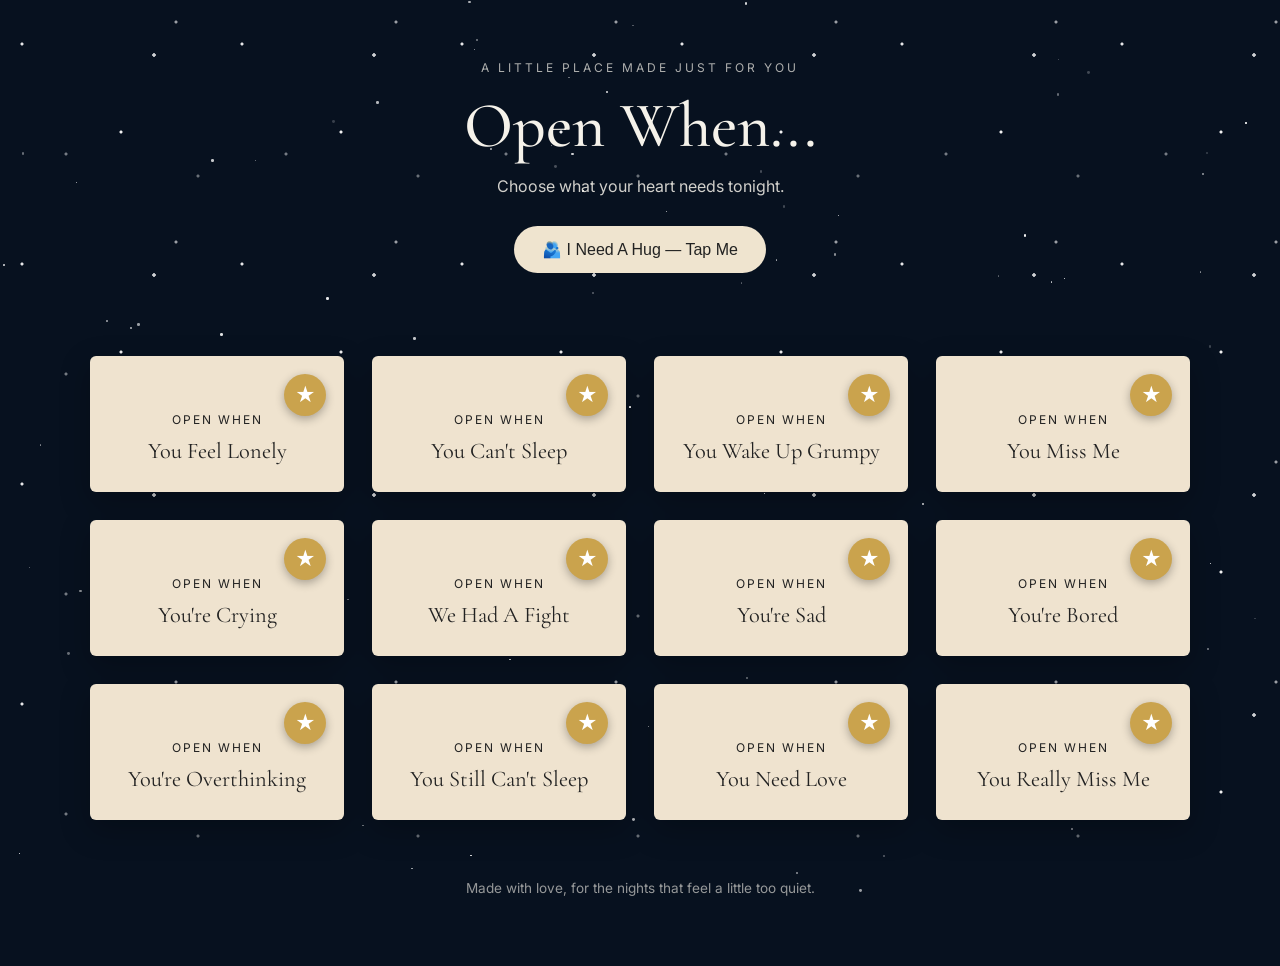
==== index.html @ e5fef818 "Add files via upload" ====
<!DOCTYPE html>
<html lang="en">
<head>
<meta charset="UTF-8">
<meta name="viewport" content="width=device-width, initial-scale=1.0">
<title>Open When...</title>

<link rel="preconnect" href="https://fonts.googleapis.com">
<link rel="preconnect" href="https://fonts.gstatic.com" crossorigin>
<link href="https://fonts.googleapis.com/css2?family=Cormorant+Garamond:wght@400;500;600&family=Inter:wght@300;400;500&display=swap" rel="stylesheet">
<link rel="stylesheet" href="style.css">
</head>

<body>

<div id="stars"></div>

<div class="container">

<p class="small-title">A LITTLE PLACE MADE JUST FOR YOU</p>

<h1>Open When...</h1>

<p class="subtitle">Choose what your heart needs tonight.</p>

<button id="hugButton">🫂 I Need A Hug — Tap Me</button>

<div id="hugMessage"></div>

<div class="letters">

<a class="letter" href="lonely.html"><div class="seal">★</div><span>OPEN WHEN</span><p>You Feel Lonely</p></a>
<a class="letter" href="cantsleep.html"><div class="seal">★</div><span>OPEN WHEN</span><p>You Can't Sleep</p></a>
<a class="letter" href="grumpy.html"><div class="seal">★</div><span>OPEN WHEN</span><p>You Wake Up Grumpy</p></a>
<a class="letter" href="missme.html"><div class="seal">★</div><span>OPEN WHEN</span><p>You Miss Me</p></a>
<a class="letter" href="crying.html"><div class="seal">★</div><span>OPEN WHEN</span><p>You're Crying</p></a>
<a class="letter" href="fight.html"><div class="seal">★</div><span>OPEN WHEN</span><p>We Had A Fight</p></a>
<a class="letter" href="sad.html"><div class="seal">★</div><span>OPEN WHEN</span><p>You're Sad</p></a>
<a class="letter" href="bored.html"><div class="seal">★</div><span>OPEN WHEN</span><p>You're Bored</p></a>
<a class="letter" href="overthinking.html"><div class="seal">★</div><span>OPEN WHEN</span><p>You're Overthinking</p></a>
<a class="letter" href="stillcantsleep.html"><div class="seal">★</div><span>OPEN WHEN</span><p>You Still Can't Sleep</p></a>
<a class="letter" href="love.html"><div class="seal">★</div><span>OPEN WHEN</span><p>You Need Love</p></a>
<a class="letter" href="reallymissme.html"><div class="seal">★</div><span>OPEN WHEN</span><p>You Really Miss Me</p></a>

</div>

<footer>Made with love, for the nights that feel a little too quiet.</footer>

</div>

<script src="script.js"></script>

</body>
</html>
---- style.css ----
*{
margin:0;
padding:0;
box-sizing:border-box;
}

body{
background:#07111f;
font-family:'Inter',sans-serif;
color:#f5f2ea;
overflow-x:hidden;
min-height:100vh;
}

#stars{
position:fixed;
inset:0;
background:
radial-gradient(circle at 10% 20%,rgba(255,255,255,.9) 1px,transparent 2px),
radial-gradient(circle at 30% 70%,rgba(255,255,255,.45) 1px,transparent 2px),
radial-gradient(circle at 70% 25%,rgba(255,255,255,.8) 1.5px,transparent 2px),
radial-gradient(circle at 90% 80%,rgba(255,255,255,.4) 1px,transparent 2px),
radial-gradient(circle at 55% 60%,rgba(255,255,255,.95) 1px,transparent 2px),
radial-gradient(circle at 80% 10%,rgba(255,255,255,.6) 1px,transparent 2px);
background-size:220px 220px;
animation:twinkle 6s ease-in-out infinite alternate;
z-index:-1;
}

@keyframes twinkle{
from{opacity:.75;}
to{opacity:1;}
}

.container{
width:min(1100px,92%);
margin:auto;
padding:60px 0 70px;
text-align:center;
}

.small-title{
letter-spacing:3px;
font-size:.75rem;
opacity:.7;
margin-bottom:12px;
}

h1{
font-family:"Cormorant Garamond",serif;
font-size:4rem;
font-weight:500;
margin-bottom:12px;
}

.subtitle{
opacity:.85;
margin-bottom:30px;
}

#hugButton{
background:#efe4cf;
color:#222;
border:none;
padding:14px 28px;
border-radius:40px;
cursor:pointer;
font-size:1rem;
transition:.25s;
}

#hugButton:hover{
transform:translateY(-2px);
}

#hugMessage{
margin:20px auto 35px;
max-width:650px;
min-height:28px;
color:#f7e8b6;
}

.letters{
display:grid;
grid-template-columns:repeat(auto-fit,minmax(220px,1fr));
gap:28px;
margin-top:25px;
}

.letter{
background:#efe3cf;
text-decoration:none;
color:#222;
padding:28px 18px;
border-radius:6px;
position:relative;
box-shadow:0 10px 30px rgba(0,0,0,.25);
transition:.25s;
}

.letter:hover{
transform:translateY(-8px);
}

.seal{
position:absolute;
top:18px;
right:18px;
width:42px;
height:42px;
background:#caa34d;
border-radius:50%;
display:flex;
align-items:center;
justify-content:center;
color:white;
font-size:20px;
box-shadow:0 3px 10px rgba(0,0,0,.3);
}

.letter span{
display:block;
margin-top:28px;
letter-spacing:2px;
font-size:.75rem;
}

.letter p{
margin-top:10px;
font-family:"Cormorant Garamond",serif;
font-size:1.4rem;
}

footer{
margin-top:60px;
opacity:.6;
font-size:.85rem;
}

@media(max-width:700px){
h1{
font-size:2.8rem;
}
.letters{
grid-template-columns:1fr;
}
}
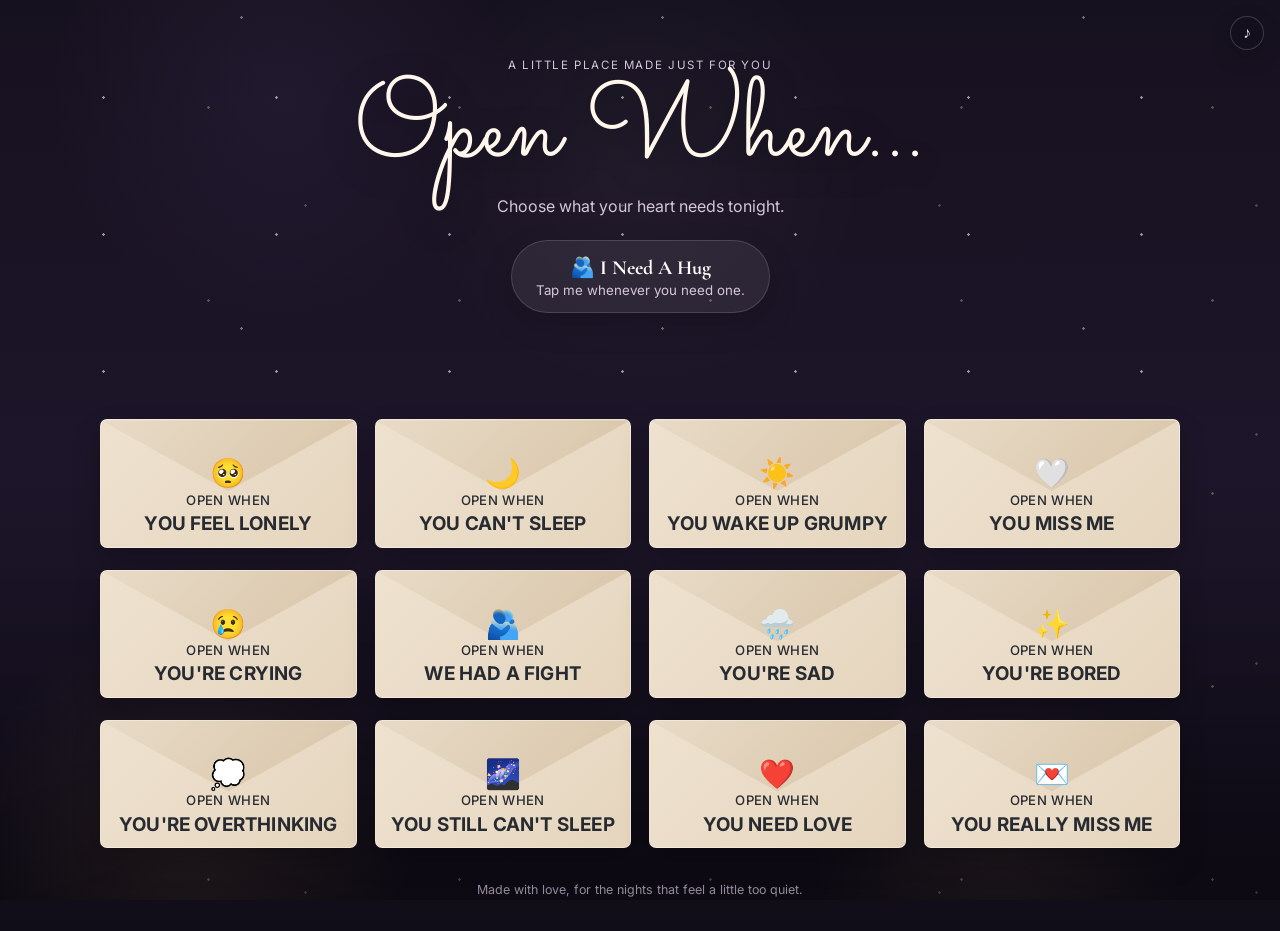
==== commit a0e0ee44: "Add files via upload" ====
--- a/index.html
+++ b/index.html
@@ -7,42 +7,102 @@
 
 <link rel="preconnect" href="https://fonts.googleapis.com">
 <link rel="preconnect" href="https://fonts.gstatic.com" crossorigin>
-<link href="https://fonts.googleapis.com/css2?family=Cormorant+Garamond:wght@400;500;600&family=Inter:wght@300;400;500&display=swap" rel="stylesheet">
+<link href="https://fonts.googleapis.com/css2?family=Cormorant+Garamond:wght@500;600;700&family=Inter:wght@400;500;600&family=Sacramento&display=swap" rel="stylesheet">
 <link rel="stylesheet" href="style.css">
 </head>
 
-<body>
+<body class="home-page">
 
-<div id="stars"></div>
+<div class="home-shell">
 
-<div class="container">
+<section class="hero">
+    <p class="eyebrow">A LITTLE PLACE MADE JUST FOR YOU</p>
+    <h1>Open When...</h1>
+    <p class="hero-copy">Choose what your heart needs tonight.</p>
 
-<p class="small-title">A LITTLE PLACE MADE JUST FOR YOU</p>
+    <button id="hugButton" class="hug-button">
+        <span>🫂 I Need A Hug</span>
+        <small>Tap me whenever you need one.</small>
+    </button>
 
-<h1>Open When...</h1>
+    <div id="hugMessage" class="hug-result"></div>
+</section>
 
-<p class="subtitle">Choose what your heart needs tonight.</p>
+<section class="letters-grid">
 
-<button id="hugButton">🫂 I Need A Hug — Tap Me</button>
+<a class="letter-card" href="lonely.html">
+<span class="letter-icon">🥺</span>
+<span class="card-open-when">OPEN WHEN</span>
+<span class="card-description">You Feel Lonely</span>
+</a>
 
-<div id="hugMessage"></div>
+<a class="letter-card" href="cantsleep.html">
+<span class="letter-icon">🌙</span>
+<span class="card-open-when">OPEN WHEN</span>
+<span class="card-description">You Can't Sleep</span>
+</a>
 
-<div class="letters">
+<a class="letter-card" href="grumpy.html">
+<span class="letter-icon">☀️</span>
+<span class="card-open-when">OPEN WHEN</span>
+<span class="card-description">You Wake Up Grumpy</span>
+</a>
 
-<a class="letter" href="lonely.html"><div class="seal">★</div><span>OPEN WHEN</span><p>You Feel Lonely</p></a>
-<a class="letter" href="cantsleep.html"><div class="seal">★</div><span>OPEN WHEN</span><p>You Can't Sleep</p></a>
-<a class="letter" href="grumpy.html"><div class="seal">★</div><span>OPEN WHEN</span><p>You Wake Up Grumpy</p></a>
-<a class="letter" href="missme.html"><div class="seal">★</div><span>OPEN WHEN</span><p>You Miss Me</p></a>
-<a class="letter" href="crying.html"><div class="seal">★</div><span>OPEN WHEN</span><p>You're Crying</p></a>
-<a class="letter" href="fight.html"><div class="seal">★</div><span>OPEN WHEN</span><p>We Had A Fight</p></a>
-<a class="letter" href="sad.html"><div class="seal">★</div><span>OPEN WHEN</span><p>You're Sad</p></a>
-<a class="letter" href="bored.html"><div class="seal">★</div><span>OPEN WHEN</span><p>You're Bored</p></a>
-<a class="letter" href="overthinking.html"><div class="seal">★</div><span>OPEN WHEN</span><p>You're Overthinking</p></a>
-<a class="letter" href="stillcantsleep.html"><div class="seal">★</div><span>OPEN WHEN</span><p>You Still Can't Sleep</p></a>
-<a class="letter" href="love.html"><div class="seal">★</div><span>OPEN WHEN</span><p>You Need Love</p></a>
-<a class="letter" href="reallymissme.html"><div class="seal">★</div><span>OPEN WHEN</span><p>You Really Miss Me</p></a>
+<a class="letter-card" href="missme.html">
+<span class="letter-icon">🤍</span>
+<span class="card-open-when">OPEN WHEN</span>
+<span class="card-description">You Miss Me</span>
+</a>
 
-</div>
+<a class="letter-card" href="crying.html">
+<span class="letter-icon">😢</span>
+<span class="card-open-when">OPEN WHEN</span>
+<span class="card-description">You're Crying</span>
+</a>
+
+<a class="letter-card" href="fight.html">
+<span class="letter-icon">🫂</span>
+<span class="card-open-when">OPEN WHEN</span>
+<span class="card-description">We Had A Fight</span>
+</a>
+
+<a class="letter-card" href="sad.html">
+<span class="letter-icon">🌧️</span>
+<span class="card-open-when">OPEN WHEN</span>
+<span class="card-description">You're Sad</span>
+</a>
+
+<a class="letter-card" href="bored.html">
+<span class="letter-icon">✨</span>
+<span class="card-open-when">OPEN WHEN</span>
+<span class="card-description">You're Bored</span>
+</a>
+
+<a class="letter-card" href="overthinking.html">
+<span class="letter-icon">💭</span>
+<span class="card-open-when">OPEN WHEN</span>
+<span class="card-description">You're Overthinking</span>
+</a>
+
+<a class="letter-card" href="stillcantsleep.html">
+<span class="letter-icon">🌌</span>
+<span class="card-open-when">OPEN WHEN</span>
+<span class="card-description">You Still Can't Sleep</span>
+</a>
+
+<a class="letter-card" href="love.html">
+<span class="letter-icon">❤️</span>
+<span class="card-open-when">OPEN WHEN</span>
+<span class="card-description">You Need Love</span>
+</a>
+
+<a class="letter-card" href="reallymissme.html">
+<span class="letter-icon">💌</span>
+<span class="card-open-when">OPEN WHEN</span>
+<span class="card-description">You Really Miss Me</span>
+</a>
+
+</section>
 
 <footer>Made with love, for the nights that feel a little too quiet.</footer>
 
@@ -50,5 +110,8 @@
 
 <script src="script.js"></script>
 
+<button id="musicToggle" class="music-toggle" type="button" aria-label="Play background music">♪</button>
+<audio id="backgroundMusic" src="audio/soft-night-music.mp3" loop preload="auto"></audio>
+
 </body>
 </html>
--- a/style.css
+++ b/style.css
@@ -1,147 +1,930 @@
-*{
-margin:0;
-padding:0;
-box-sizing:border-box;
-}
-
-body{
-background:#07111f;
-font-family:'Inter',sans-serif;
-color:#f5f2ea;
-overflow-x:hidden;
-min-height:100vh;
-}
-
-#stars{
-position:fixed;
-inset:0;
-background:
-radial-gradient(circle at 10% 20%,rgba(255,255,255,.9) 1px,transparent 2px),
-radial-gradient(circle at 30% 70%,rgba(255,255,255,.45) 1px,transparent 2px),
-radial-gradient(circle at 70% 25%,rgba(255,255,255,.8) 1.5px,transparent 2px),
-radial-gradient(circle at 90% 80%,rgba(255,255,255,.4) 1px,transparent 2px),
-radial-gradient(circle at 55% 60%,rgba(255,255,255,.95) 1px,transparent 2px),
-radial-gradient(circle at 80% 10%,rgba(255,255,255,.6) 1px,transparent 2px);
-background-size:220px 220px;
-animation:twinkle 6s ease-in-out infinite alternate;
-z-index:-1;
-}
-
-@keyframes twinkle{
-from{opacity:.75;}
-to{opacity:1;}
-}
-
-.container{
-width:min(1100px,92%);
-margin:auto;
-padding:60px 0 70px;
-text-align:center;
-}
-
-.small-title{
-letter-spacing:3px;
-font-size:.75rem;
-opacity:.7;
-margin-bottom:12px;
-}
-
-h1{
-font-family:"Cormorant Garamond",serif;
-font-size:4rem;
-font-weight:500;
-margin-bottom:12px;
-}
-
-.subtitle{
-opacity:.85;
-margin-bottom:30px;
-}
-
-#hugButton{
-background:#efe4cf;
-color:#222;
-border:none;
-padding:14px 28px;
-border-radius:40px;
-cursor:pointer;
-font-size:1rem;
-transition:.25s;
-}
-
-#hugButton:hover{
-transform:translateY(-2px);
-}
-
-#hugMessage{
-margin:20px auto 35px;
-max-width:650px;
-min-height:28px;
-color:#f7e8b6;
-}
-
-.letters{
-display:grid;
-grid-template-columns:repeat(auto-fit,minmax(220px,1fr));
-gap:28px;
-margin-top:25px;
-}
-
-.letter{
-background:#efe3cf;
-text-decoration:none;
-color:#222;
-padding:28px 18px;
-border-radius:6px;
-position:relative;
-box-shadow:0 10px 30px rgba(0,0,0,.25);
-transition:.25s;
-}
-
-.letter:hover{
-transform:translateY(-8px);
-}
-
-.seal{
-position:absolute;
-top:18px;
-right:18px;
-width:42px;
-height:42px;
-background:#caa34d;
-border-radius:50%;
-display:flex;
-align-items:center;
-justify-content:center;
-color:white;
-font-size:20px;
-box-shadow:0 3px 10px rgba(0,0,0,.3);
-}
-
-.letter span{
-display:block;
-margin-top:28px;
-letter-spacing:2px;
-font-size:.75rem;
-}
-
-.letter p{
-margin-top:10px;
-font-family:"Cormorant Garamond",serif;
-font-size:1.4rem;
-}
-
-footer{
-margin-top:60px;
-opacity:.6;
-font-size:.85rem;
-}
-
-@media(max-width:700px){
-h1{
-font-size:2.8rem;
-}
-.letters{
-grid-template-columns:1fr;
-}
-}
+@import url('https://fonts.googleapis.com/css2?family=Cormorant+Garamond:wght@500;600;700&family=Inter:wght@400;500;600&family=Sacramento&display=swap');
+
+:root {
+  --night: #15111f;
+  --night-2: #21172f;
+  --paper: #f3e5cf;
+  --paper-2: #e8d4b8;
+  --ink: #3d2f32;
+  --cream: #fff7eb;
+  --gold: #caa36b;
+  --rose: #a96f7d;
+  --muted: #b8a9be;
+  --shadow: rgba(0, 0, 0, 0.34);
+}
+
+* {
+  box-sizing: border-box;
+}
+
+html {
+  min-height: 100%;
+}
+
+body {
+  margin: 0;
+  min-height: 100vh;
+  font-family: "Inter", sans-serif;
+}
+
+button,
+a {
+  -webkit-tap-highlight-color: transparent;
+}
+
+.home-page,
+.letter-page {
+  color: var(--cream);
+  background:
+    radial-gradient(circle at 50% 18%, rgba(255,255,255,.035), transparent 23%),
+    radial-gradient(circle at 22% 10%, rgba(183,143,255,.06), transparent 18%),
+    linear-gradient(180deg, #16111f 0%, #1d1529 50%, #100d18 100%);
+  overflow-x: hidden;
+}
+
+.home-page::before,
+.letter-page::before {
+  content: "";
+  position: fixed;
+  inset: 0;
+  pointer-events: none;
+  background-image:
+    radial-gradient(circle, rgba(255,255,255,.95) 0 1px, transparent 1.5px),
+    radial-gradient(circle, rgba(255,230,190,.5) 0 1px, transparent 1.5px);
+  background-size: 96px 96px, 151px 151px;
+  background-position: 0 0, 42px 21px;
+  opacity: .55;
+}
+
+.home-page::after,
+.letter-page::after {
+  content: "";
+  position: fixed;
+  inset: auto 0 0;
+  height: 36vh;
+  pointer-events: none;
+  background:
+    radial-gradient(circle at 15% 80%, rgba(255,190,112,.08), transparent 20%),
+    radial-gradient(circle at 78% 88%, rgba(255,198,126,.06), transparent 18%),
+    linear-gradient(180deg, transparent, rgba(0,0,0,.28));
+}
+
+.home-shell {
+  width: min(1080px, calc(100% - 28px));
+  margin: 0 auto;
+  padding: 58px 0 34px;
+  position: relative;
+  z-index: 1;
+}
+
+.hero {
+  text-align: center;
+  max-width: 720px;
+  margin: 0 auto 34px;
+}
+
+.eyebrow {
+  margin: 0 0 8px;
+  color: #d5c7db;
+  letter-spacing: .14em;
+  text-transform: uppercase;
+  font-size: .72rem;
+}
+
+.hero h1 {
+  margin: 0;
+  font-family: "Sacramento", cursive;
+  font-weight: 400;
+  font-size: clamp(4rem, 11vw, 7rem);
+  line-height: .95;
+  text-shadow: 0 10px 34px rgba(0,0,0,.36);
+}
+
+.hero-copy {
+  margin: 10px 0 24px;
+  color: #d3c7d6;
+}
+
+.hug-button {
+  border: 1px solid rgba(255,255,255,.14);
+  background: rgba(255,255,255,.07);
+  color: white;
+  min-width: 220px;
+  padding: 14px 24px;
+  border-radius: 999px;
+  font: inherit;
+  box-shadow: 0 12px 30px rgba(0,0,0,.2);
+  cursor: pointer;
+  transition: transform .2s ease, background .2s ease;
+}
+
+.hug-button:hover,
+.hug-button:focus-visible {
+  transform: translateY(-2px);
+  background: rgba(255,255,255,.11);
+}
+
+.hug-button span,
+.hug-button small {
+  display: block;
+}
+
+.hug-button span {
+  font-family: "Cormorant Garamond", serif;
+  font-size: 1.25rem;
+  font-weight: 700;
+}
+
+.hug-button small {
+  color: #d5c9d9;
+  margin-top: 2px;
+}
+
+.hug-result {
+  min-height: 58px;
+  margin-top: 14px;
+  font-family: "Cormorant Garamond", serif;
+  font-size: 1.15rem;
+}
+
+.hug-pop {
+  display: inline-flex;
+  align-items: center;
+  gap: 10px;
+  animation: pop .45s ease;
+}
+
+.hug-pop strong {
+  font-size: 2rem;
+}
+
+@keyframes pop {
+  0% { transform: scale(.55); opacity: 0; }
+  70% { transform: scale(1.08); opacity: 1; }
+  100% { transform: scale(1); }
+}
+
+.letters-grid {
+  display: grid;
+  grid-template-columns: repeat(4, minmax(0, 1fr));
+  gap: 22px 18px;
+}
+
+.letter-card {
+  position: relative;
+  min-height: 165px;
+  padding: 58px 18px 18px;
+  text-decoration: none;
+  color: #4a3437;
+  background: linear-gradient(145deg, #f3e5cf, #e7d0b1);
+  border: 1px solid rgba(255,255,255,.35);
+  border-radius: 8px;
+  box-shadow: 0 16px 34px rgba(0,0,0,.23);
+  overflow: hidden;
+  transition: transform .22s ease, box-shadow .22s ease;
+}
+
+.letter-card::before {
+  content: "";
+  position: absolute;
+  left: 0;
+  right: 0;
+  top: 0;
+  height: 58%;
+  background: linear-gradient(160deg, #ead5b7, #f5ead8);
+  clip-path: polygon(0 0, 100% 0, 50% 76%);
+  border-bottom: 1px solid rgba(95,61,48,.12);
+  transition: transform .25s ease;
+  transform-origin: top center;
+}
+
+.letter-card::after {
+  content: "";
+  position: absolute;
+  inset: auto 0 0;
+  height: 52%;
+  background:
+    linear-gradient(30deg, transparent 49%, rgba(115,79,61,.10) 50%, transparent 51%),
+    linear-gradient(150deg, transparent 49%, rgba(115,79,61,.10) 50%, transparent 51%);
+  pointer-events: none;
+}
+
+.letter-card:hover,
+.letter-card:focus-visible {
+  transform: translateY(-5px);
+  box-shadow: 0 22px 42px rgba(0,0,0,.28);
+}
+
+.letter-card:hover::before,
+.letter-card:focus-visible::before {
+  transform: rotateX(10deg) translateY(-2px);
+}
+
+.letter-icon {
+  position: relative;
+  z-index: 2;
+  display: block;
+  text-align: center;
+  font-size: 1.9rem;
+  margin-bottom: 14px;
+}
+
+.letter-card h2 {
+  position: relative;
+  z-index: 2;
+  margin: 0;
+  text-align: center;
+  font-family: "Cormorant Garamond", serif;
+  font-size: 1.22rem;
+  line-height: 1.18;
+}
+
+footer {
+  text-align: center;
+  margin-top: 34px;
+  color: #96899f;
+  font-size: .78rem;
+}
+
+.letter-shell {
+  width: min(860px, calc(100% - 24px));
+  margin: 0 auto;
+  padding: 28px 0 58px;
+  position: relative;
+  z-index: 1;
+}
+
+.letter-topbar {
+  display: flex;
+  justify-content: flex-start;
+  align-items: center;
+  margin-bottom: 28px;
+}
+
+.back-link {
+  border: 1px solid rgba(255,255,255,.14);
+  border-radius: 999px;
+  padding: 10px 15px;
+  color: inherit;
+  background: rgba(255,255,255,.07);
+  text-decoration: none;
+  font: inherit;
+  font-size: .88rem;
+}
+
+.letter-stage {
+  position: relative;
+  max-width: 700px;
+  margin: 0 auto;
+  padding-top: 74px;
+}
+
+.envelope-back {
+  position: absolute;
+  z-index: 1;
+  left: 5%;
+  right: 5%;
+  top: 160px;
+  height: 340px;
+  border-radius: 8px 8px 14px 14px;
+  background: linear-gradient(145deg, #b98968, #9f6f53);
+  box-shadow: 0 30px 70px rgba(0,0,0,.35);
+}
+
+.envelope-back::before {
+  content: "";
+  position: absolute;
+  left: 0;
+  right: 0;
+  top: -125px;
+  height: 160px;
+  background: linear-gradient(160deg, #c59a77, #a56f53);
+  clip-path: polygon(0 100%, 50% 0, 100% 100%);
+  filter: drop-shadow(0 -10px 18px rgba(0,0,0,.12));
+}
+
+.envelope-back::after {
+  content: "";
+  position: absolute;
+  inset: 0;
+  background:
+    linear-gradient(35deg, transparent 49.5%, rgba(84,52,40,.18) 50%, transparent 50.5%),
+    linear-gradient(145deg, transparent 49.5%, rgba(84,52,40,.18) 50%, transparent 50.5%);
+  border-radius: inherit;
+}
+
+.paper-letter {
+  position: relative;
+  z-index: 3;
+  margin: 0 auto;
+  width: 84%;
+  padding: clamp(30px, 6vw, 56px);
+  border-radius: 5px;
+  color: var(--ink);
+  background:
+    linear-gradient(rgba(255,255,255,.28), rgba(255,255,255,.12)),
+    repeating-linear-gradient(0deg, rgba(100,70,45,.022) 0 1px, transparent 1px 4px),
+    var(--paper);
+  box-shadow: 0 26px 65px rgba(0,0,0,.30);
+  animation: letterIn .7s ease both;
+}
+
+@keyframes letterIn {
+  from { opacity: 0; transform: translateY(55px) scale(.97); }
+  to { opacity: 1; transform: translateY(0) scale(1); }
+}
+
+.letter-kicker {
+  text-transform: uppercase;
+  letter-spacing: .16em;
+  font-size: .68rem;
+  opacity: .58;
+  margin: 0 0 7px;
+}
+
+.paper-letter h1 {
+  margin: 0 0 26px;
+  font-family: "Sacramento", cursive;
+  font-weight: 400;
+  font-size: clamp(3rem, 9vw, 5rem);
+  line-height: .95;
+}
+
+.letter-body {
+  font-family: "Cormorant Garamond", serif;
+  font-size: 1.22rem;
+  line-height: 1.72;
+}
+
+.letter-body p {
+  margin: 0 0 1.1em;
+}
+
+.audio-card {
+  margin-top: 26px;
+  padding: 18px;
+  border: 1px solid rgba(120,83,65,.18);
+  border-radius: 14px;
+  background: rgba(255,255,255,.34);
+}
+
+.audio-label {
+  margin: 0 0 10px;
+  font-family: "Cormorant Garamond", serif;
+  font-weight: 700;
+}
+
+.audio-button {
+  width: 100%;
+  display: flex;
+  align-items: center;
+  gap: 12px;
+  border: 0;
+  border-radius: 999px;
+  padding: 12px 16px;
+  background: #7f5360;
+  color: white;
+  font: inherit;
+  cursor: pointer;
+}
+
+.audio-symbol {
+  width: 32px;
+  height: 32px;
+  display: grid;
+  place-items: center;
+  border-radius: 50%;
+  background: rgba(255,255,255,.16);
+}
+
+.audio-status {
+  margin: 8px 3px 0;
+  font-size: .8rem;
+  opacity: .7;
+}
+
+.mission-strip {
+  position: relative;
+  z-index: 4;
+  width: 76%;
+  margin: 18px auto 0;
+  padding: 17px 20px;
+  display: flex;
+  gap: 14px;
+  border-radius: 4px;
+  color: #443032;
+  background: #dfc29d;
+  box-shadow: 0 18px 38px rgba(0,0,0,.22);
+  transform: rotate(.4deg);
+}
+
+.mission-strip::before,
+.mission-strip::after {
+  content: "";
+  position: absolute;
+  width: 58px;
+  height: 16px;
+  top: -7px;
+  background: rgba(222,202,170,.72);
+  transform: rotate(-7deg);
+}
+
+.mission-strip::before {
+  left: 18px;
+}
+
+.mission-strip::after {
+  right: 18px;
+  transform: rotate(7deg);
+}
+
+.mission-pin {
+  font-size: 1.15rem;
+}
+
+.mission-label {
+  margin: 0 0 5px;
+  font-family: "Cormorant Garamond", serif;
+  font-weight: 700;
+}
+
+.mission-strip p:last-child {
+  margin: 0;
+  line-height: 1.55;
+}
+
+.letter-actions {
+  display: flex;
+  justify-content: center;
+  gap: 12px;
+  flex-wrap: wrap;
+  margin-top: 24px;
+}
+
+.primary-button,
+.secondary-button {
+  border-radius: 999px;
+  padding: 12px 18px;
+  font: inherit;
+  text-decoration: none;
+  cursor: pointer;
+}
+
+.primary-button {
+  border: 0;
+  color: #fff;
+  background: #7f5360;
+}
+
+.secondary-button {
+  color: inherit;
+  border: 1px solid rgba(255,255,255,.16);
+  background: rgba(255,255,255,.07);
+}
+
+.letter-hug-result {
+  min-height: 30px;
+  text-align: center;
+  font-family: "Cormorant Garamond", serif;
+  font-size: 1.08rem;
+}
+
+@media (max-width: 820px) {
+  .letters-grid {
+    grid-template-columns: repeat(3, minmax(0, 1fr));
+  }
+}
+
+@media (max-width: 620px) {
+  .home-shell {
+    padding-top: 42px;
+  }
+
+  .letters-grid {
+    grid-template-columns: repeat(2, minmax(0, 1fr));
+    gap: 14px 12px;
+  }
+
+  .letter-card {
+    min-height: 148px;
+    padding: 52px 14px 16px;
+  }
+
+  .letter-stage {
+    padding-top: 62px;
+  }
+
+  .envelope-back {
+    top: 145px;
+    height: 300px;
+  }
+
+  .envelope-back::before {
+    top: -105px;
+    height: 135px;
+  }
+
+  .paper-letter {
+    width: 90%;
+    padding: 30px 24px;
+  }
+
+  .mission-strip {
+    width: 84%;
+  }
+}
+
+@media (max-width: 360px) {
+  .letters-grid {
+    grid-template-columns: 1fr;
+  }
+}
+
+
+/* V2 requested adjustments */
+.home-page::before,
+.letter-page::before {
+  background-image:
+    radial-gradient(circle, rgba(255,255,255,.95) 0 1px, transparent 1.5px),
+    radial-gradient(circle, rgba(255,230,190,.52) 0 1px, transparent 1.5px),
+    radial-gradient(circle, rgba(255,255,255,.38) 0 1px, transparent 1.5px),
+    radial-gradient(circle, rgba(255,255,255,.68) 0 1px, transparent 1.5px);
+  background-size: 173px 137px, 251px 193px, 317px 229px, 421px 311px;
+  background-position: 17px 29px, 83px 11px, 147px 91px, 31px 173px;
+  opacity: .58;
+}
+
+.letter-card {
+  min-height: 118px;
+  aspect-ratio: 2 / 1;
+  padding: 15px 16px 13px;
+  display: flex;
+  flex-direction: column;
+  align-items: center;
+  justify-content: center;
+}
+
+.letter-card::before {
+  height: 48%;
+  clip-path: polygon(0 0, 100% 0, 50% 82%);
+}
+
+.letter-card::after {
+  display: none;
+}
+
+.card-open-when,
+.card-description,
+.letter-icon {
+  position: relative;
+  z-index: 2;
+  display: block;
+  text-align: center;
+}
+
+.card-open-when,
+.card-description {
+  font-family: "Inter", sans-serif;
+  font-weight: 500;
+  letter-spacing: .01em;
+}
+
+.card-open-when {
+  font-size: .78rem;
+  color: rgba(64,46,50,.76);
+  margin-bottom: 3px;
+}
+
+.letter-icon {
+  margin: 0 0 3px;
+  font-size: 1.65rem;
+  line-height: 1;
+  filter: none;
+}
+
+.card-description {
+  max-width: 95%;
+  font-size: .96rem;
+  line-height: 1.15;
+  color: #49383b;
+}
+
+.letter-actions {
+  justify-content: center;
+}
+
+.letter-actions .primary-button {
+  display: inline-block;
+}
+
+@media (max-width: 620px) {
+  .letter-card {
+    min-height: 104px;
+    padding: 12px 10px 10px;
+  }
+
+  .card-open-when {
+    font-size: .7rem;
+  }
+
+  .letter-icon {
+    font-size: 1.45rem;
+  }
+
+  .card-description {
+    font-size: .83rem;
+  }
+}
+
+/* Refined envelope and letter-page corrections */
+.letter-card {
+  min-height: 0;
+  aspect-ratio: 2 / 1;
+  padding: 0;
+  background: #efefeb;
+  border: 1px solid rgba(255, 255, 255, .42);
+  border-radius: 7px;
+  overflow: hidden;
+}
+
+.letter-card::before {
+  display: block;
+  height: 48%;
+  background: #dfdfda;
+  clip-path: polygon(0 0, 100% 0, 50% 88%);
+  border-bottom: 1px solid rgba(70, 66, 64, .08);
+}
+
+.letter-card::after {
+  display: none;
+}
+
+.card-open-when,
+.card-description,
+.letter-icon {
+  position: absolute;
+  left: 12px;
+  right: 12px;
+  z-index: 2;
+  margin: 0;
+  text-align: center;
+}
+
+.card-open-when {
+  top: 8%;
+  font-family: "Inter", sans-serif;
+  font-size: .72rem;
+  font-weight: 600;
+  letter-spacing: .13em;
+  line-height: 1;
+  color: rgba(60, 57, 58, .72);
+  text-transform: uppercase;
+}
+
+.letter-icon {
+  top: 49%;
+  transform: translateY(-50%);
+  font-size: 1.65rem;
+  line-height: 1;
+  filter: none;
+}
+
+.letter-icon img.emoji {
+  width: 1.55rem;
+  height: 1.55rem;
+  vertical-align: middle;
+}
+
+.card-description {
+  bottom: 9%;
+  max-width: none;
+  font-family: "Inter", sans-serif;
+  font-size: .94rem;
+  font-weight: 500;
+  line-height: 1.15;
+  letter-spacing: 0;
+  color: #454143;
+}
+
+/* Keep the mission as a normal rectangular banner with two tape pieces. */
+.mission-strip {
+  width: 76%;
+  margin: 18px auto 0;
+  padding: 17px 20px;
+  overflow: visible;
+  clip-path: none;
+  border-radius: 4px;
+  background: #dfc29d;
+  transform: rotate(.4deg);
+}
+
+.mission-strip::before,
+.mission-strip::after {
+  display: block;
+  content: "";
+  position: absolute;
+  width: 58px;
+  height: 16px;
+  top: -7px;
+  background: rgba(222,202,170,.72);
+  clip-path: none;
+}
+
+.mission-strip::before {
+  left: 18px;
+  transform: rotate(-7deg);
+}
+
+.mission-strip::after {
+  right: 18px;
+  transform: rotate(7deg);
+}
+
+.letter-actions {
+  display: flex;
+  justify-content: center;
+  width: 100%;
+}
+
+@media (max-width: 620px) {
+  .letter-card {
+    min-height: 0;
+    aspect-ratio: 2 / 1;
+    padding: 0;
+  }
+
+  .card-open-when {
+    top: 7%;
+    font-size: .64rem;
+  }
+
+  .letter-icon {
+    font-size: 1.4rem;
+  }
+
+  .letter-icon img.emoji {
+    width: 1.35rem;
+    height: 1.35rem;
+  }
+
+  .card-description {
+    bottom: 8%;
+    font-size: .79rem;
+  }
+
+  .mission-strip {
+    width: 84%;
+  }
+}
+
+
+/* Reference-match envelope corrections — final authoritative styles */
+.letter-card {
+  position: relative;
+  min-height: 0;
+  aspect-ratio: 2 / 1;
+  padding: 0;
+  overflow: hidden;
+  border-radius: 7px;
+  border: 1px solid rgba(255, 255, 255, .32);
+  background: #ecece8;
+  box-shadow: 0 13px 28px rgba(0, 0, 0, .22);
+}
+
+.letter-card::before {
+  content: "";
+  display: block;
+  position: absolute;
+  inset: 0 0 auto 0;
+  height: 56%;
+  transform: none;
+  transform-origin: top center;
+  clip-path: polygon(0 0, 100% 0, 50% 100%);
+  background: #d8d8d3;
+  border: 0;
+  z-index: 1;
+}
+
+.letter-card::after {
+  display: none !important;
+}
+
+.letter-card:hover::before,
+.letter-card:focus-visible::before {
+  transform: none;
+}
+
+.card-open-when,
+.card-description,
+.letter-icon {
+  position: absolute;
+  left: 12px;
+  right: 12px;
+  z-index: 2;
+  margin: 0;
+  text-align: center;
+  font-family: "Inter", sans-serif;
+  color: #272b31;
+}
+
+.letter-icon {
+  top: 42%;
+  transform: translateY(-50%);
+  font-family: Arial, "Segoe UI Symbol", sans-serif;
+  font-size: 1.8rem;
+  font-weight: 400;
+  line-height: 1;
+  color: #ffffff;
+  text-shadow: none;
+  filter: none;
+}
+
+.card-open-when {
+  top: 58%;
+  font-size: .82rem;
+  font-weight: 500;
+  letter-spacing: .025em;
+  line-height: 1;
+  text-transform: uppercase;
+}
+
+.card-description {
+  bottom: 10%;
+  font-size: 1.18rem;
+  font-weight: 700;
+  line-height: 1.05;
+  letter-spacing: .01em;
+}
+
+.music-toggle {
+  position: fixed;
+  z-index: 50;
+  top: 16px;
+  right: 16px;
+  width: 34px;
+  height: 34px;
+  display: grid;
+  place-items: center;
+  padding: 0;
+  border: 1px solid rgba(255, 255, 255, .18);
+  border-radius: 50%;
+  background: rgba(19, 15, 29, .68);
+  color: rgba(255, 255, 255, .88);
+  font-family: Georgia, serif;
+  font-size: 1rem;
+  line-height: 1;
+  cursor: pointer;
+  backdrop-filter: blur(8px);
+  box-shadow: 0 8px 22px rgba(0, 0, 0, .18);
+}
+
+.music-toggle:hover,
+.music-toggle:focus-visible {
+  background: rgba(255, 255, 255, .12);
+}
+
+@media (max-width: 620px) {
+  .letter-icon {
+    top: 41%;
+    font-size: 1.5rem;
+  }
+
+  .card-open-when {
+    top: 57%;
+    font-size: .66rem;
+  }
+
+  .card-description {
+    bottom: 9%;
+    font-size: .9rem;
+  }
+
+  .music-toggle {
+    top: 12px;
+    right: 12px;
+    width: 32px;
+    height: 32px;
+  }
+}
+
+
+/* Tan envelope + uppercase correction */
+.letter-card {
+  background: linear-gradient(135deg, #eee2cf 0%, #e5d5be 100%) !important;
+}
+
+.letter-card::before {
+  background: linear-gradient(135deg, #e8dbc7 0%, #d8c4a8 100%) !important;
+}
+
+.card-open-when,
+.card-description {
+  text-transform: uppercase !important;
+}
+
+.letter-icon {
+  font-family: "Apple Color Emoji", "Segoe UI Emoji", "Noto Color Emoji", sans-serif !important;
+  color: initial !important;
+  text-shadow: none !important;
+  filter: none !important;
+}
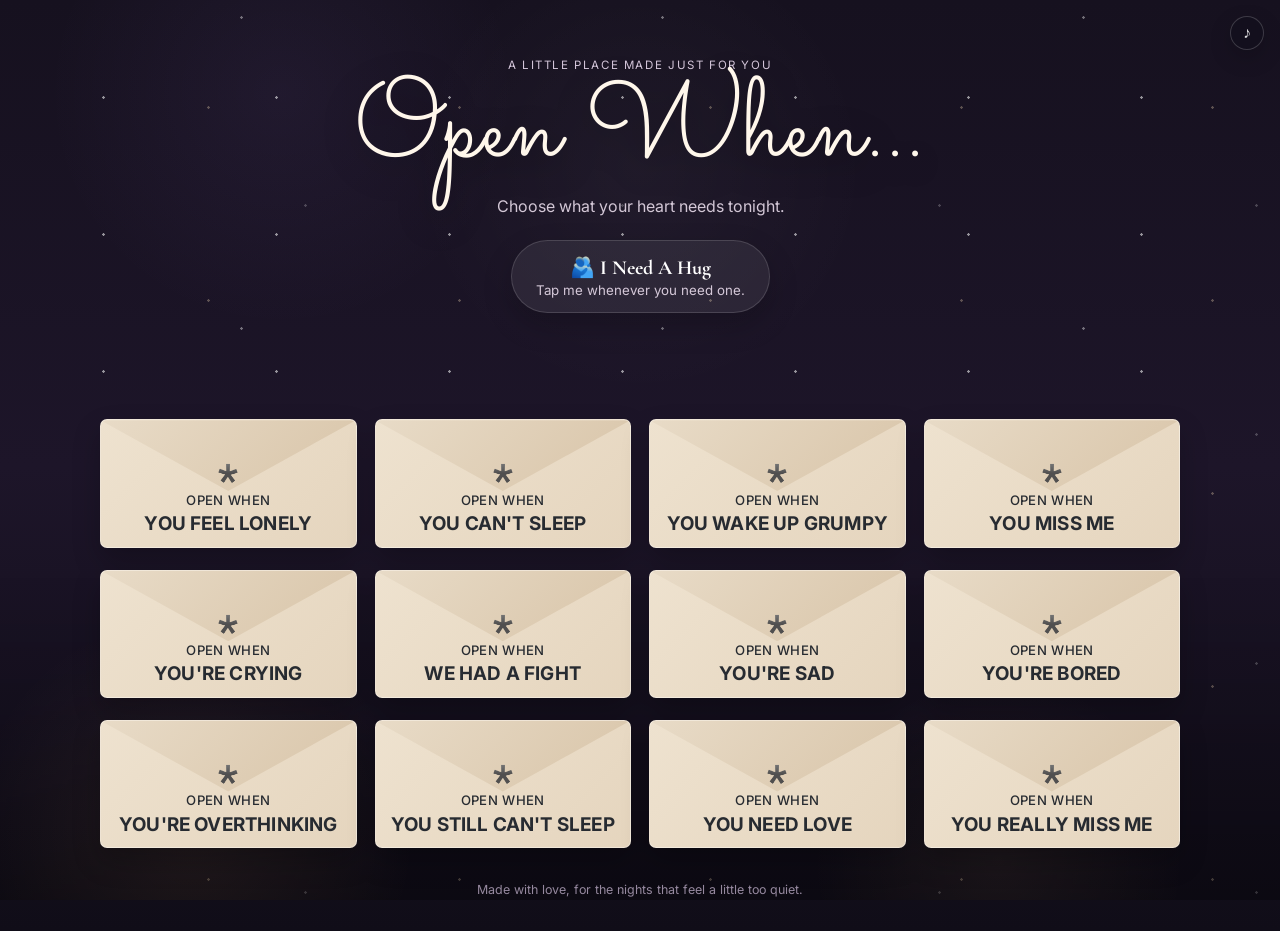
==== commit 5d32d754: "Update index.html" ====
--- a/index.html
+++ b/index.html
@@ -31,73 +31,73 @@
 <section class="letters-grid">
 
 <a class="letter-card" href="lonely.html">
-<span class="letter-icon">🥺</span>
+<span class="letter-icon">*</span>
 <span class="card-open-when">OPEN WHEN</span>
 <span class="card-description">You Feel Lonely</span>
 </a>
 
 <a class="letter-card" href="cantsleep.html">
-<span class="letter-icon">🌙</span>
+<span class="letter-icon">*</span>
 <span class="card-open-when">OPEN WHEN</span>
 <span class="card-description">You Can't Sleep</span>
 </a>
 
 <a class="letter-card" href="grumpy.html">
-<span class="letter-icon">☀️</span>
+<span class="letter-icon">*</span>
 <span class="card-open-when">OPEN WHEN</span>
 <span class="card-description">You Wake Up Grumpy</span>
 </a>
 
 <a class="letter-card" href="missme.html">
-<span class="letter-icon">🤍</span>
+<span class="letter-icon">*</span>
 <span class="card-open-when">OPEN WHEN</span>
 <span class="card-description">You Miss Me</span>
 </a>
 
 <a class="letter-card" href="crying.html">
-<span class="letter-icon">😢</span>
+<span class="letter-icon">*</span>
 <span class="card-open-when">OPEN WHEN</span>
 <span class="card-description">You're Crying</span>
 </a>
 
 <a class="letter-card" href="fight.html">
-<span class="letter-icon">🫂</span>
+<span class="letter-icon">*</span>
 <span class="card-open-when">OPEN WHEN</span>
 <span class="card-description">We Had A Fight</span>
 </a>
 
 <a class="letter-card" href="sad.html">
-<span class="letter-icon">🌧️</span>
+<span class="letter-icon">*</span>
 <span class="card-open-when">OPEN WHEN</span>
 <span class="card-description">You're Sad</span>
 </a>
 
 <a class="letter-card" href="bored.html">
-<span class="letter-icon">✨</span>
+<span class="letter-icon">*</span>
 <span class="card-open-when">OPEN WHEN</span>
 <span class="card-description">You're Bored</span>
 </a>
 
 <a class="letter-card" href="overthinking.html">
-<span class="letter-icon">💭</span>
+<span class="letter-icon">*</span>
 <span class="card-open-when">OPEN WHEN</span>
 <span class="card-description">You're Overthinking</span>
 </a>
 
 <a class="letter-card" href="stillcantsleep.html">
-<span class="letter-icon">🌌</span>
+<span class="letter-icon">*</span>
 <span class="card-open-when">OPEN WHEN</span>
 <span class="card-description">You Still Can't Sleep</span>
 </a>
 
 <a class="letter-card" href="love.html">
-<span class="letter-icon">❤️</span>
+<span class="letter-icon">*</span>
 <span class="card-open-when">OPEN WHEN</span>
 <span class="card-description">You Need Love</span>
 </a>
 
 <a class="letter-card" href="reallymissme.html">
-<span class="letter-icon">💌</span>
+<span class="letter-icon">*</span>
 <span class="card-open-when">OPEN WHEN</span>
 <span class="card-description">You Really Miss Me</span>
 </a>
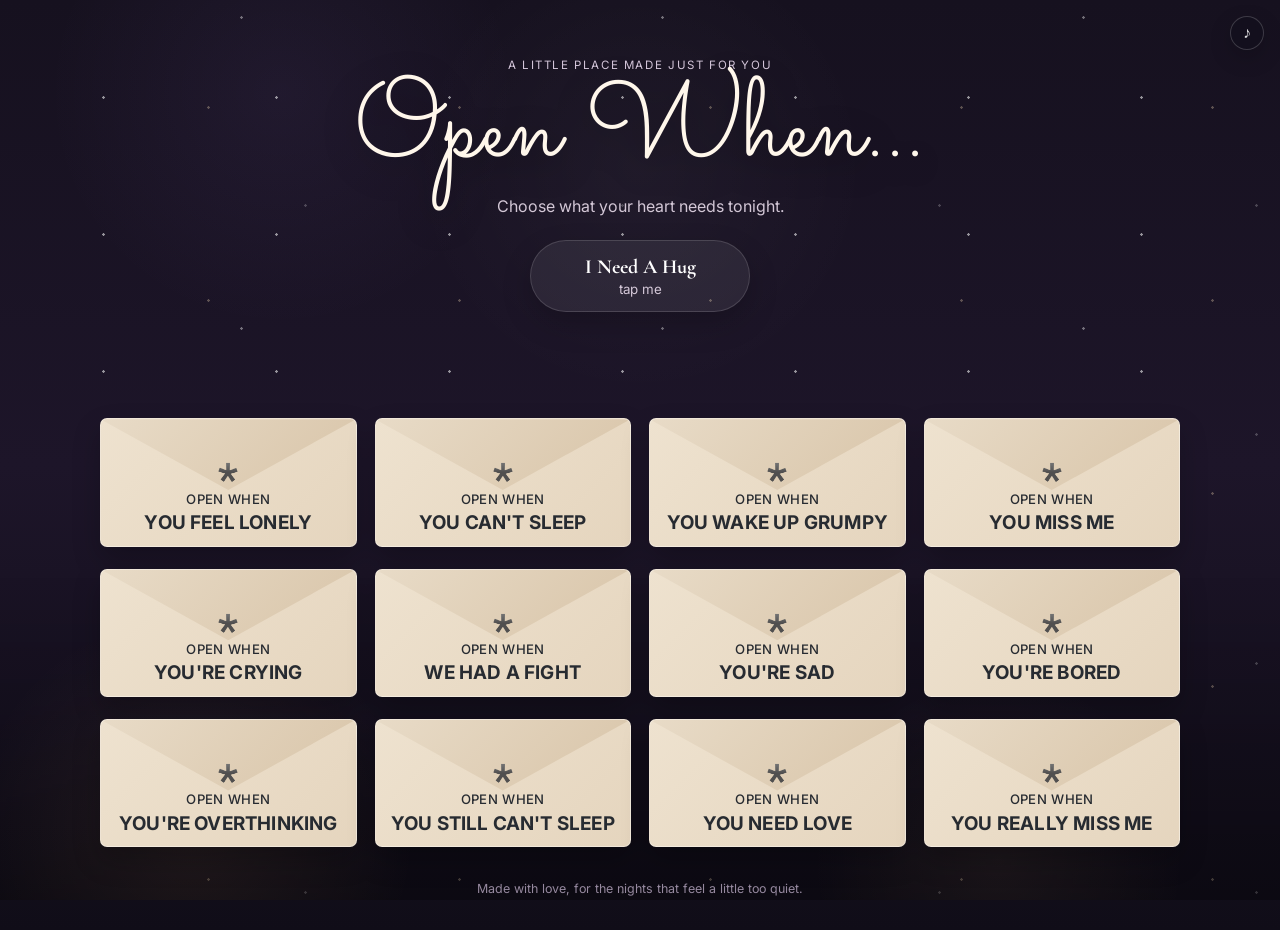
==== commit c77db489: "Update index.html" ====
--- a/index.html
+++ b/index.html
@@ -21,8 +21,8 @@
     <p class="hero-copy">Choose what your heart needs tonight.</p>
 
     <button id="hugButton" class="hug-button">
-        <span>🫂 I Need A Hug</span>
-        <small>Tap me whenever you need one.</small>
+        <span>I Need A Hug</span>
+        <small>tap me</small>
     </button>
 
     <div id="hugMessage" class="hug-result"></div>
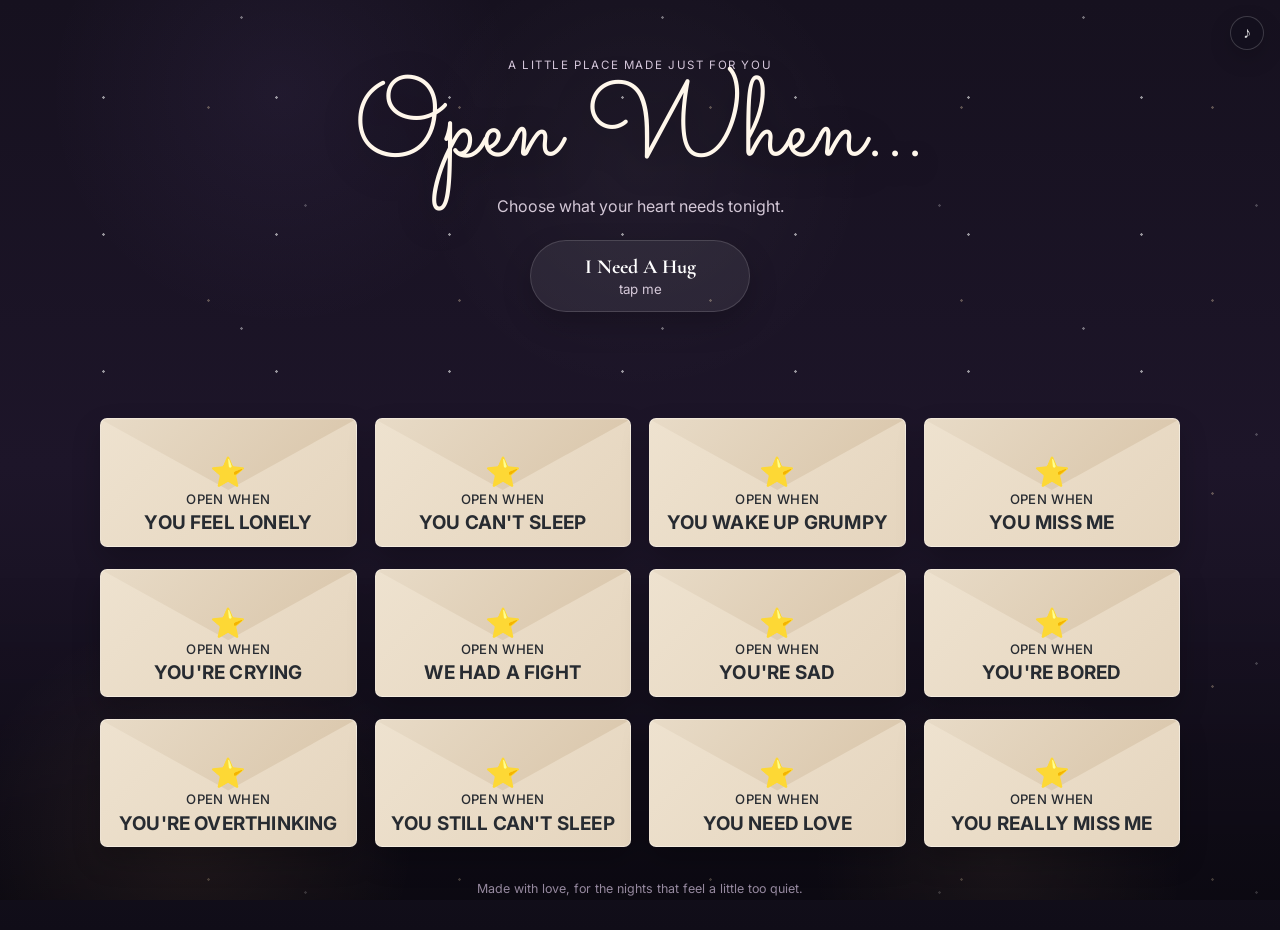
==== commit 7a86bde2: "Replace placeholder icons with star icons" ====
--- a/index.html
+++ b/index.html
@@ -31,73 +31,73 @@
 <section class="letters-grid">
 
 <a class="letter-card" href="lonely.html">
-<span class="letter-icon">*</span>
+<span class="letter-icon">⭐</span>
 <span class="card-open-when">OPEN WHEN</span>
 <span class="card-description">You Feel Lonely</span>
 </a>
 
 <a class="letter-card" href="cantsleep.html">
-<span class="letter-icon">*</span>
+<span class="letter-icon">⭐</span>
 <span class="card-open-when">OPEN WHEN</span>
 <span class="card-description">You Can't Sleep</span>
 </a>
 
 <a class="letter-card" href="grumpy.html">
-<span class="letter-icon">*</span>
+<span class="letter-icon">⭐</span>
 <span class="card-open-when">OPEN WHEN</span>
 <span class="card-description">You Wake Up Grumpy</span>
 </a>
 
 <a class="letter-card" href="missme.html">
-<span class="letter-icon">*</span>
+<span class="letter-icon">⭐</span>
 <span class="card-open-when">OPEN WHEN</span>
 <span class="card-description">You Miss Me</span>
 </a>
 
 <a class="letter-card" href="crying.html">
-<span class="letter-icon">*</span>
+<span class="letter-icon">⭐</span>
 <span class="card-open-when">OPEN WHEN</span>
 <span class="card-description">You're Crying</span>
 </a>
 
 <a class="letter-card" href="fight.html">
-<span class="letter-icon">*</span>
+<span class="letter-icon">⭐</span>
 <span class="card-open-when">OPEN WHEN</span>
 <span class="card-description">We Had A Fight</span>
 </a>
 
 <a class="letter-card" href="sad.html">
-<span class="letter-icon">*</span>
+<span class="letter-icon">⭐</span>
 <span class="card-open-when">OPEN WHEN</span>
 <span class="card-description">You're Sad</span>
 </a>
 
 <a class="letter-card" href="bored.html">
-<span class="letter-icon">*</span>
+<span class="letter-icon">⭐</span>
 <span class="card-open-when">OPEN WHEN</span>
 <span class="card-description">You're Bored</span>
 </a>
 
 <a class="letter-card" href="overthinking.html">
-<span class="letter-icon">*</span>
+<span class="letter-icon">⭐</span>
 <span class="card-open-when">OPEN WHEN</span>
 <span class="card-description">You're Overthinking</span>
 </a>
 
 <a class="letter-card" href="stillcantsleep.html">
-<span class="letter-icon">*</span>
+<span class="letter-icon">⭐</span>
 <span class="card-open-when">OPEN WHEN</span>
 <span class="card-description">You Still Can't Sleep</span>
 </a>
 
 <a class="letter-card" href="love.html">
-<span class="letter-icon">*</span>
+<span class="letter-icon">⭐</span>
 <span class="card-open-when">OPEN WHEN</span>
 <span class="card-description">You Need Love</span>
 </a>
 
 <a class="letter-card" href="reallymissme.html">
-<span class="letter-icon">*</span>
+<span class="letter-icon">⭐</span>
 <span class="card-open-when">OPEN WHEN</span>
 <span class="card-description">You Really Miss Me</span>
 </a>
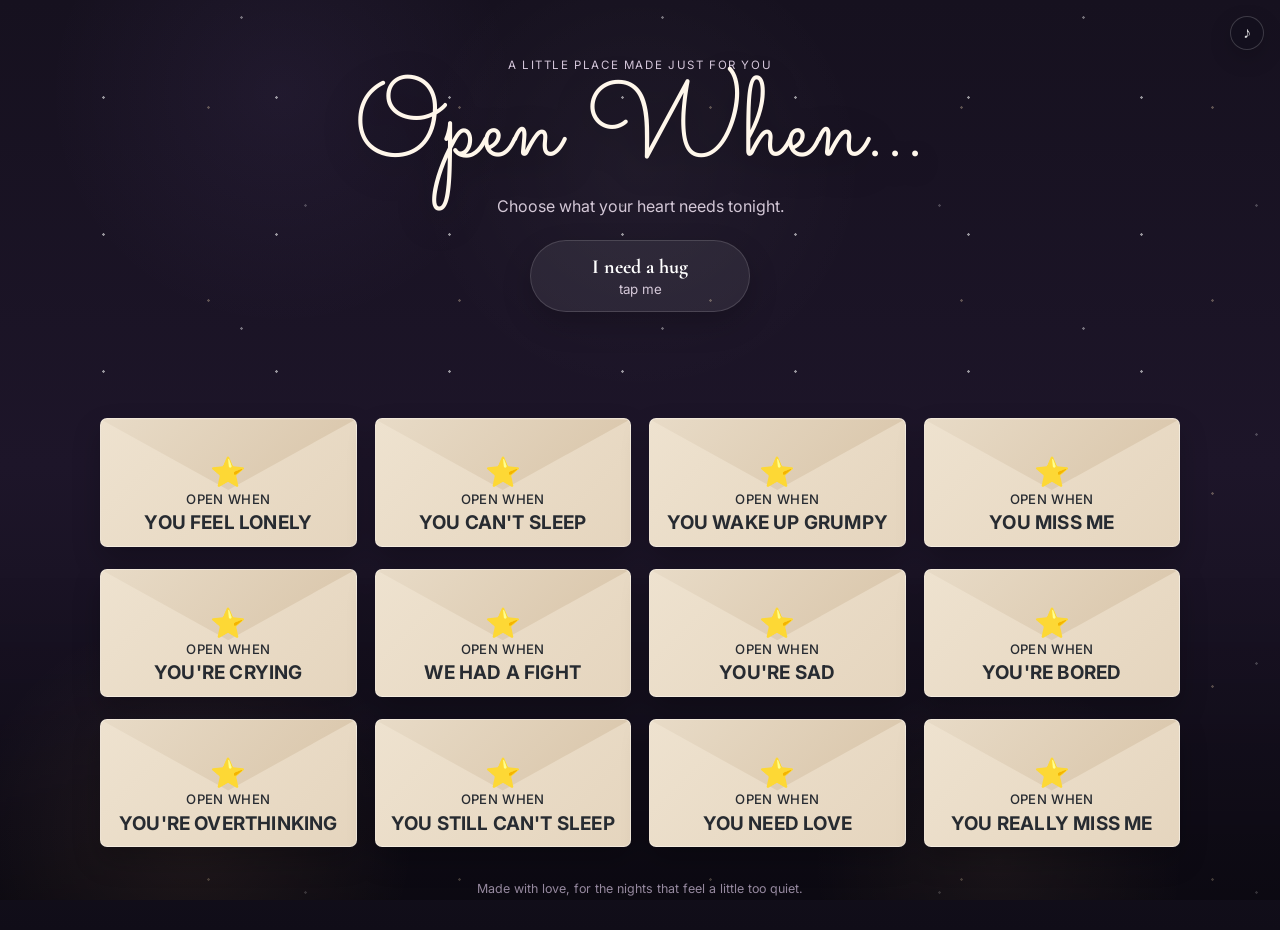
==== commit 301e7264: "Update index.html" ====
--- a/index.html
+++ b/index.html
@@ -21,7 +21,7 @@
     <p class="hero-copy">Choose what your heart needs tonight.</p>
 
     <button id="hugButton" class="hug-button">
-        <span>I Need A Hug</span>
+        <span>I need a hug</span>
         <small>tap me</small>
     </button>
 
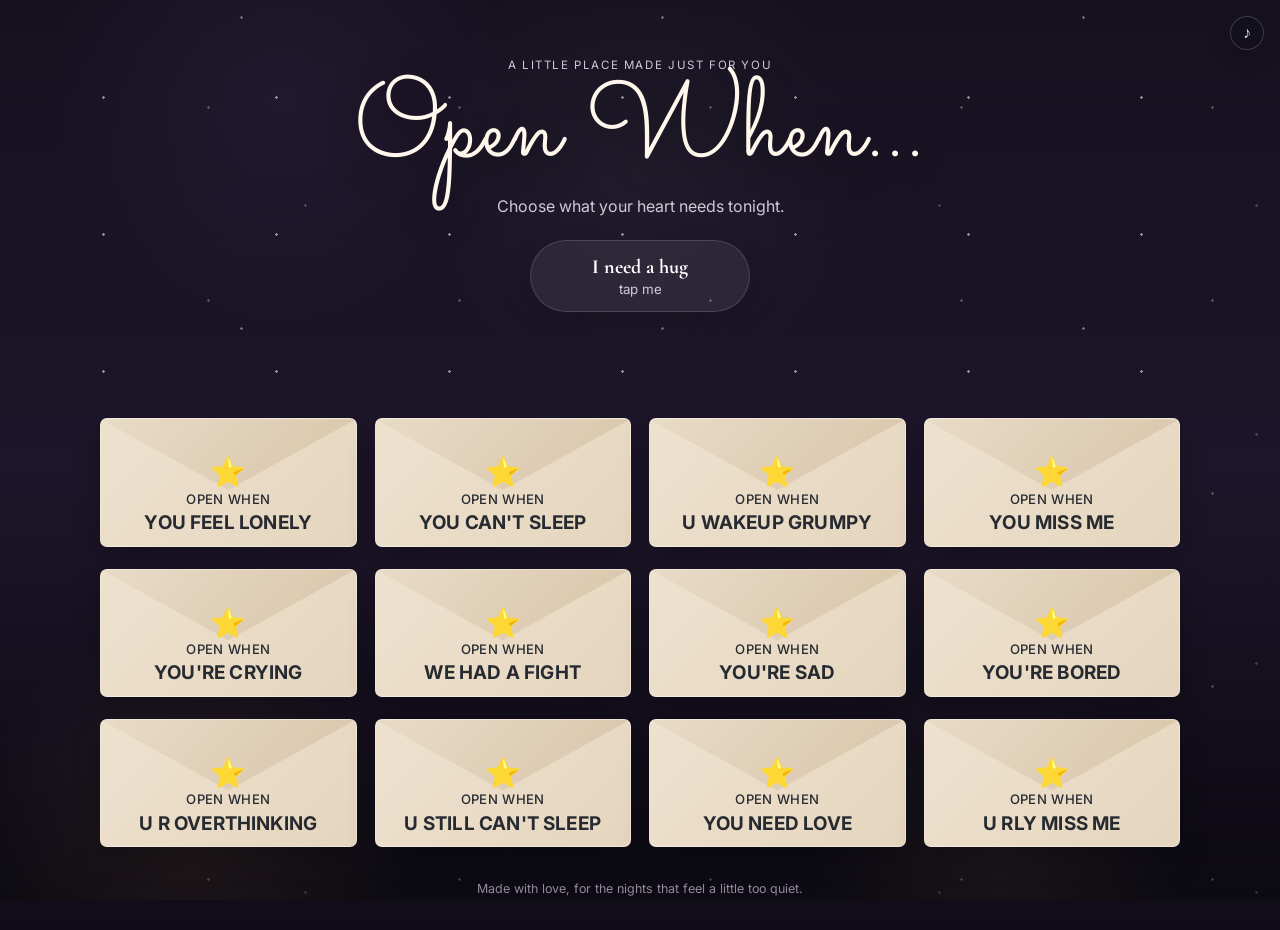
==== commit b21f5426: "Update index.html" ====
--- a/index.html
+++ b/index.html
@@ -45,7 +45,7 @@
 <a class="letter-card" href="grumpy.html">
 <span class="letter-icon">⭐</span>
 <span class="card-open-when">OPEN WHEN</span>
-<span class="card-description">You Wake Up Grumpy</span>
+<span class="card-description">U WakeUp Grumpy</span>
 </a>
 
 <a class="letter-card" href="missme.html">
@@ -81,13 +81,13 @@
 <a class="letter-card" href="overthinking.html">
 <span class="letter-icon">⭐</span>
 <span class="card-open-when">OPEN WHEN</span>
-<span class="card-description">You're Overthinking</span>
+<span class="card-description">U R Overthinking</span>
 </a>
 
 <a class="letter-card" href="stillcantsleep.html">
 <span class="letter-icon">⭐</span>
 <span class="card-open-when">OPEN WHEN</span>
-<span class="card-description">You Still Can't Sleep</span>
+<span class="card-description">U Still Can't Sleep</span>
 </a>
 
 <a class="letter-card" href="love.html">
@@ -99,7 +99,7 @@
 <a class="letter-card" href="reallymissme.html">
 <span class="letter-icon">⭐</span>
 <span class="card-open-when">OPEN WHEN</span>
-<span class="card-description">You Really Miss Me</span>
+<span class="card-description">U Rly Miss Me</span>
 </a>
 
 </section>
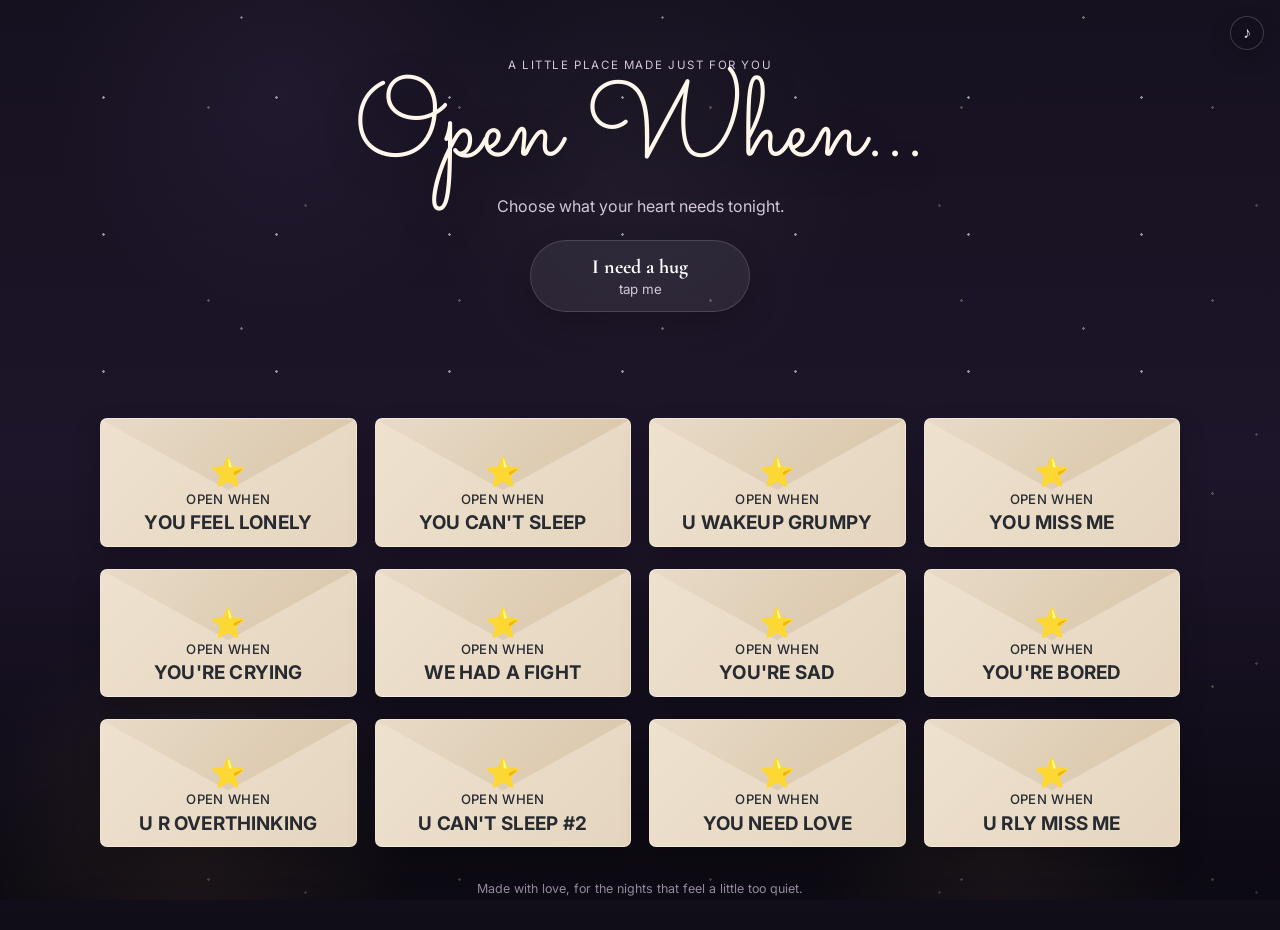
==== commit 979a904f: "Update index.html" ====
--- a/index.html
+++ b/index.html
@@ -87,7 +87,7 @@
 <a class="letter-card" href="stillcantsleep.html">
 <span class="letter-icon">⭐</span>
 <span class="card-open-when">OPEN WHEN</span>
-<span class="card-description">U Still Can't Sleep</span>
+<span class="card-description">U Can't Sleep #2</span>
 </a>
 
 <a class="letter-card" href="love.html">
